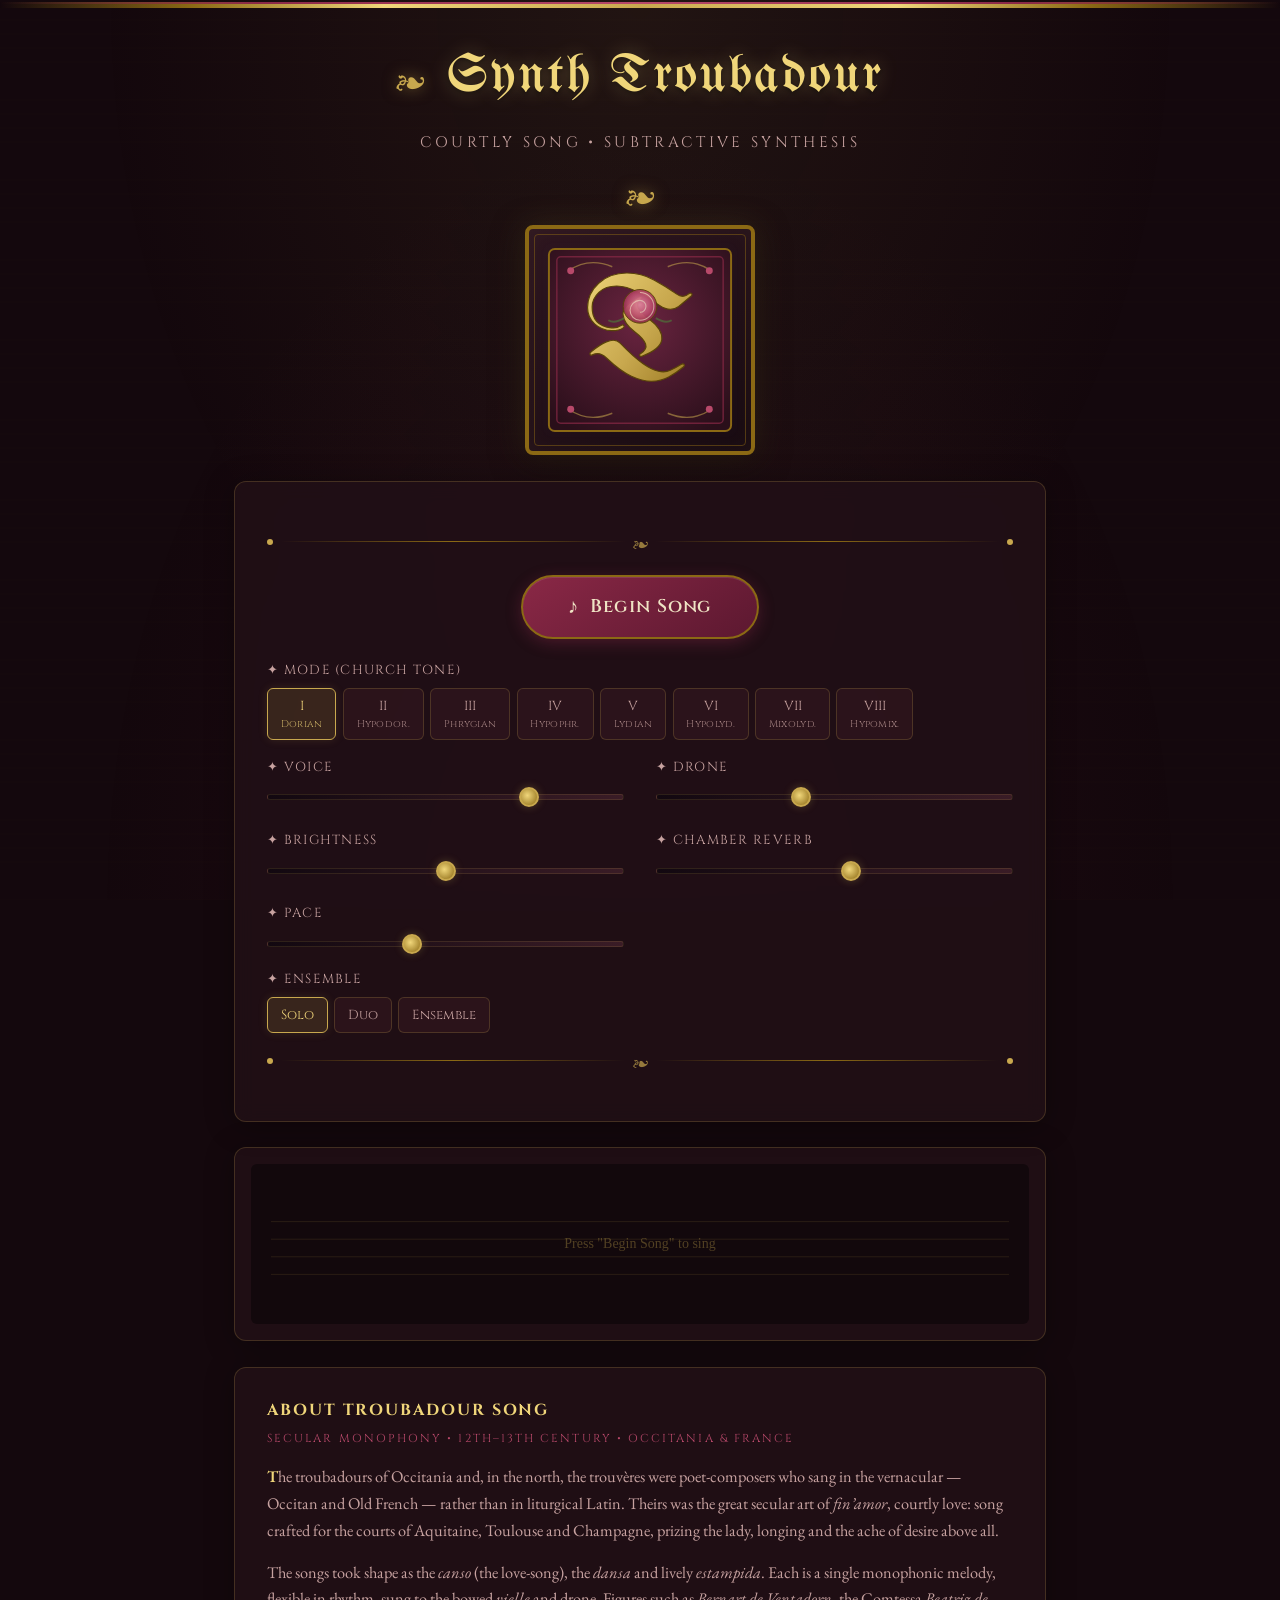
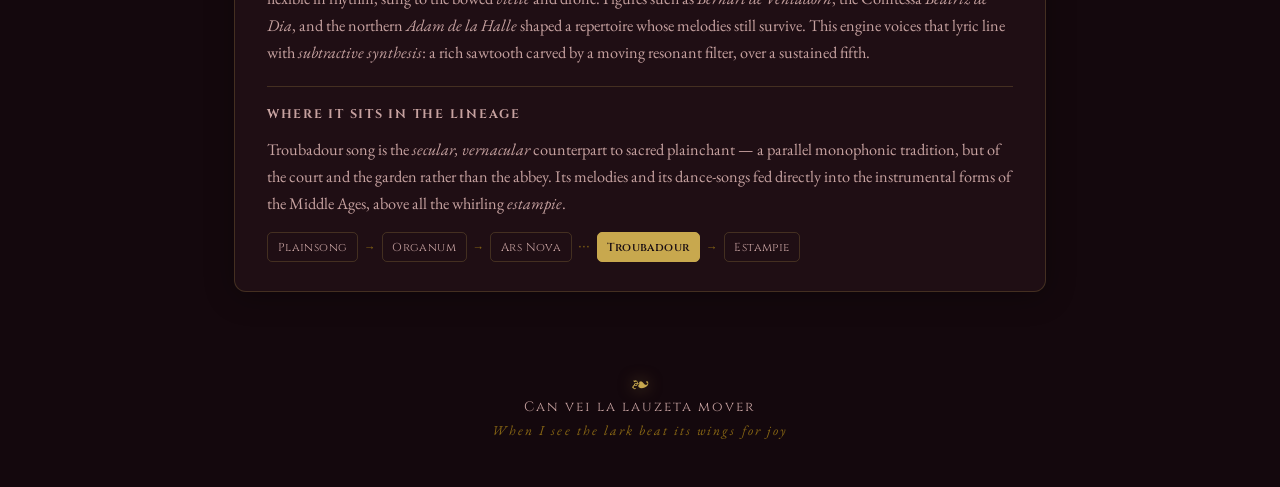
==== desktop.html @ 16e833c4 "Add Synth_Troubadour: high-quality Web Audio synthesizer Recreates an early-Western-music style in t" ====
<!DOCTYPE html>
<html lang="en">
<head>
    <meta charset="UTF-8">
    <meta name="viewport" content="width=device-width, initial-scale=1.0">
    <title>Synth Troubadour — Courtly Song Synthesizer</title>
    <link rel="preconnect" href="https://fonts.googleapis.com">
    <link rel="preconnect" href="https://fonts.gstatic.com" crossorigin>
    <link href="https://fonts.googleapis.com/css2?family=UnifrakturMaguntia&family=Cinzel:wght@400;600;700&family=EB+Garamond:ital,wght@0,400;0,600;1,400&display=swap" rel="stylesheet">
    <link rel="stylesheet" href="style.css">
</head>
<body>
    <div class="icon-border-top"></div>
    <div class="incense-container" id="incenseContainer"></div>

    <header>
        <div class="cross-ornament">&#x2767;</div>
        <h1>Synth Troubadour</h1>
        <p class="subtitle">Courtly Song &#8226; Subtractive Synthesis</p>
        <div class="cross-ornament">&#x2767;</div>
    </header>

    <main>
        <!-- Illuminated initial -->
        <div class="icon-frame" id="mainIcon">
            <svg viewBox="0 0 200 200" xmlns="http://www.w3.org/2000/svg" role="img" aria-label="Illuminated initial T">
                <defs>
                    <linearGradient id="gold" x1="0" y1="0" x2="1" y2="1">
                        <stop offset="0" stop-color="#f0d67a"/><stop offset="0.5" stop-color="#c8a84e"/><stop offset="1" stop-color="#8b6914"/>
                    </linearGradient>
                    <radialGradient id="halo" cx="0.5" cy="0.4" r="0.7">
                        <stop offset="0" stop-color="#6a2440"/><stop offset="1" stop-color="#2a0f1a"/>
                    </radialGradient>
                    <radialGradient id="rose" cx="0.5" cy="0.45" r="0.6">
                        <stop offset="0" stop-color="#e58aa0"/><stop offset="0.6" stop-color="#b8496a"/><stop offset="1" stop-color="#7a1f3a"/>
                    </radialGradient>
                </defs>
                <rect x="8" y="8" width="184" height="184" rx="6" fill="url(#halo)" stroke="#8b6914" stroke-width="2"/>
                <rect x="16" y="16" width="168" height="168" rx="4" fill="none" stroke="#8a2846" stroke-width="1.5" opacity="0.7"/>
                <!-- rose-vine flourishes -->
                <path d="M28 30 q20 -14 44 -4 M172 30 q-20 -14 -44 -4 M28 170 q20 14 44 4 M172 170 q-20 14 -44 4" fill="none" stroke="#c8a84e" stroke-width="1.4" opacity="0.55"/>
                <circle cx="30" cy="30" r="3.5" fill="#b8496a"/><circle cx="170" cy="30" r="3.5" fill="#b8496a"/>
                <circle cx="30" cy="170" r="3.5" fill="#b8496a"/><circle cx="170" cy="170" r="3.5" fill="#b8496a"/>
                <!-- initial T -->
                <text x="100" y="140" text-anchor="middle" font-family="UnifrakturMaguntia, serif" font-size="150" fill="url(#gold)" stroke="#5a4408" stroke-width="1.2">T</text>
                <!-- courtly rose bloom above the T -->
                <g opacity="0.92">
                    <circle cx="100" cy="66" r="17" fill="url(#rose)" stroke="#5a4408" stroke-width="1"/>
                    <path d="M100 52 a14 14 0 0 1 0 28 a10 10 0 0 1 0 -20 a6 6 0 0 1 0 12" fill="none" stroke="#efd9c4" stroke-width="1.1" opacity="0.7"/>
                    <path d="M84 78 q-10 6 -16 2 M116 78 q10 6 16 2" fill="none" stroke="#4e7a3a" stroke-width="2" opacity="0.7"/>
                </g>
            </svg>
        </div>

        <div class="controls-panel">
            <div class="ornament-line"><span class="ornament-dot"></span><span class="ornament-rule"></span><span class="ornament-cross">&#x2767;</span><span class="ornament-rule"></span><span class="ornament-dot"></span></div>

            <div class="transport">
                <button class="btn-chant" id="btnChant" onclick="toggleChant()">
                    <span class="btn-icon">&#x266A;</span>
                    <span class="btn-text">Begin Song</span>
                </button>
            </div>

            <!-- Church modes -->
            <div class="control-group">
                <label class="control-label">&#x2726; Mode (Church Tone)</label>
                <div class="mode-selector">
                    <button class="mode-btn active" data-mode="1" onclick="setMode(1)">I<small>Dorian</small></button>
                    <button class="mode-btn" data-mode="2" onclick="setMode(2)">II<small>Hypodor.</small></button>
                    <button class="mode-btn" data-mode="3" onclick="setMode(3)">III<small>Phrygian</small></button>
                    <button class="mode-btn" data-mode="4" onclick="setMode(4)">IV<small>Hypophr.</small></button>
                    <button class="mode-btn" data-mode="5" onclick="setMode(5)">V<small>Lydian</small></button>
                    <button class="mode-btn" data-mode="6" onclick="setMode(6)">VI<small>Hypolyd.</small></button>
                    <button class="mode-btn" data-mode="7" onclick="setMode(7)">VII<small>Mixolyd.</small></button>
                    <button class="mode-btn" data-mode="8" onclick="setMode(8)">VIII<small>Hypomix.</small></button>
                </div>
            </div>

            <div class="sliders-grid">
                <div class="control-group"><label class="control-label">&#x2726; Voice</label><input type="range" class="slider" id="voiceVol" min="0" max="100" value="75" oninput="updateVoice()"></div>
                <div class="control-group"><label class="control-label">&#x2726; Drone</label><input type="range" class="slider" id="droneVol" min="0" max="100" value="40" oninput="updateDrone()"></div>
                <div class="control-group"><label class="control-label">&#x2726; Brightness</label><input type="range" class="slider" id="brightness" min="0" max="100" value="50" oninput="updateBrightness()"></div>
                <div class="control-group"><label class="control-label">&#x2726; Chamber Reverb</label><input type="range" class="slider" id="reverbMix" min="0" max="100" value="55" oninput="updateReverb()"></div>
                <div class="control-group"><label class="control-label">&#x2726; Pace</label><input type="range" class="slider" id="tempoSlider" min="46" max="96" value="66" oninput="updateTempo()"></div>
            </div>

            <div class="control-group">
                <label class="control-label">&#x2726; Ensemble</label>
                <div class="mode-selector">
                    <button class="choir-btn active" data-voices="1" onclick="setVoices(1)">Solo</button>
                    <button class="choir-btn" data-voices="2" onclick="setVoices(2)">Duo</button>
                    <button class="choir-btn" data-voices="3" onclick="setVoices(3)">Ensemble</button>
                </div>
            </div>

            <div class="ornament-line"><span class="ornament-dot"></span><span class="ornament-rule"></span><span class="ornament-cross">&#x2767;</span><span class="ornament-rule"></span><span class="ornament-dot"></span></div>
        </div>

        <div class="visualization-frame">
            <canvas id="vizCanvas" width="800" height="200"></canvas>
        </div>

        <!-- About this style -->
        <div class="about-panel">
            <h2>About Troubadour Song</h2>
            <div class="era">Secular monophony &#8226; 12th&ndash;13th century &#8226; Occitania &amp; France</div>
            <p><span class="drop">T</span>he troubadours of Occitania and, in the north, the trouvères were poet-composers who sang in the vernacular &mdash; Occitan and Old French &mdash; rather than in liturgical Latin. Theirs was the great secular art of <em>fin&#8217;amor</em>, courtly love: song crafted for the courts of Aquitaine, Toulouse and Champagne, prizing the lady, longing and the ache of desire above all.</p>
            <p>The songs took shape as the <em>canso</em> (the love-song), the <em>dansa</em> and lively <em>estampida</em>. Each is a single monophonic melody, flexible in rhythm, sung to the bowed <em>vielle</em> and drone. Figures such as <em>Bernart de Ventadorn</em>, the Comtessa <em>Beatriz de Dia</em>, and the northern <em>Adam de la Halle</em> shaped a repertoire whose melodies still survive. This engine voices that lyric line with <em>subtractive synthesis</em>: a rich sawtooth carved by a moving resonant filter, over a sustained fifth.</p>
            <div class="lineage">
                <h3>Where it sits in the lineage</h3>
                <p>Troubadour song is the <em>secular, vernacular</em> counterpart to sacred plainchant &mdash; a parallel monophonic tradition, but of the court and the garden rather than the abbey. Its melodies and its dance-songs fed directly into the instrumental forms of the Middle Ages, above all the whirling <em>estampie</em>.</p>
                <div class="lineage-chain">
                    <a href="https://brendanjameslynskey.github.io/Synth_Gregorian/">Plainsong</a>
                    <span class="arrow">&rarr;</span>
                    <a href="https://brendanjameslynskey.github.io/Synth_Organum/">Organum</a>
                    <span class="arrow">&rarr;</span>
                    <a href="https://brendanjameslynskey.github.io/Synth_ArsNova/">Ars Nova</a>
                    <span class="arrow">&#8231;&#8231;&#8231;</span>
                    <span class="node current">Troubadour</span>
                    <span class="arrow">&rarr;</span>
                    <a href="https://brendanjameslynskey.github.io/Synth_Estampie/">Estampie</a>
                </div>
            </div>
        </div>
    </main>

    <footer>
        <div class="cross-ornament small">&#x2767;</div>
        <p>Can vei la lauzeta mover</p>
        <p class="latin">When I see the lark beat its wings for joy</p>
    </footer>

    <script src="troubadour-engine.js"></script>
    <script src="app.js"></script>
</body>
</html>
---- style.css ----
/* === Synth Troubadour — Styles (courtly love: rose, wine-red, gold) === */

:root {
    --gold: #c8a84e;
    --gold-bright: #f0d67a;
    --gold-dark: #8b6914;
    --accent: #8a2846;          /* wine-rose */
    --accent-light: #b8496a;
    --ink: #1a0e13;
    --ink-deep: #120810;
    --panel-line: rgba(200, 168, 78, 0.22);
    --parchment: #efe3c4;
    --text-main: #ecd8c8;
    --text-dim: #c7a2a0;
    --bg-dark: #14080d;
    --bg-panel: rgba(34, 16, 23, 0.85);
}

* { margin: 0; padding: 0; box-sizing: border-box; }

body {
    font-family: 'EB Garamond', 'Cormorant Garamond', Georgia, serif;
    background: var(--bg-dark);
    color: var(--text-main);
    min-height: 100vh;
    overflow-x: hidden;
    position: relative;
}

body::before {
    content: '';
    position: fixed;
    inset: 0;
    background:
        radial-gradient(ellipse at 50% 0%, rgba(200, 168, 78, 0.08) 0%, transparent 60%),
        radial-gradient(ellipse at 50% 100%, rgba(138, 40, 70, 0.10) 0%, transparent 60%);
    pointer-events: none;
    z-index: 0;
}

/* Faint ruled-manuscript / four-line stave texture */
body::after {
    content: '';
    position: fixed;
    inset: 0;
    background-image:
        url("data:image/svg+xml,%3Csvg xmlns='http://www.w3.org/2000/svg' width='80' height='80' viewBox='0 0 80 80'%3E%3Cpath d='M0 20h80M0 34h80M0 48h80M0 62h80' stroke='%23c8a84e' stroke-width='0.3' opacity='0.05'/%3E%3C/svg%3E");
    pointer-events: none;
    z-index: 0;
}

.icon-border-top {
    height: 6px;
    background: linear-gradient(90deg, transparent 0%, var(--gold-dark) 15%, var(--gold-bright) 30%, var(--gold) 50%, var(--gold-bright) 70%, var(--gold-dark) 85%, transparent 100%);
    position: relative;
    z-index: 10;
}
.icon-border-top::after {
    content: '';
    display: block;
    height: 2px;
    margin-top: 2px;
    background: linear-gradient(90deg, transparent 0%, var(--accent) 20%, var(--accent-light) 50%, var(--accent) 80%, transparent 100%);
}

/* Floating rose petals */
.incense-container { position: fixed; inset: 0; pointer-events: none; z-index: 1; overflow: hidden; }
.smoke-particle {
    position: absolute;
    width: 4px; height: 4px;
    background: radial-gradient(circle, rgba(200, 90, 110, 0.4), transparent);
    border-radius: 50%;
    animation: smokeRise linear forwards;
}
@keyframes smokeRise {
    0% { opacity: 0; transform: translateY(0) translateX(0) scale(1); }
    20% { opacity: 0.45; }
    100% { opacity: 0; transform: translateY(-420px) translateX(var(--drift)) scale(7); }
}

header {
    text-align: center;
    padding: 2.5rem 1rem 1.2rem;
    position: relative;
    z-index: 5;
    display: flex;
    align-items: center;
    justify-content: center;
    gap: 1.4rem;
    flex-wrap: wrap;
}
.cross-ornament { font-size: 1.9rem; color: var(--gold); text-shadow: 0 0 15px rgba(200, 168, 78, 0.5); line-height: 1; }
.cross-ornament.small { font-size: 1.1rem; }

h1 {
    font-family: 'UnifrakturMaguntia', 'Cinzel', serif;
    font-size: clamp(2rem, 5vw, 3.4rem);
    font-weight: 400;
    color: var(--gold-bright);
    text-shadow: 0 0 20px rgba(240, 214, 122, 0.3), 0 2px 4px rgba(0, 0, 0, 0.5);
    letter-spacing: 0.04em;
}
.subtitle {
    font-family: 'Cinzel', serif;
    font-size: 0.95rem;
    color: var(--text-dim);
    letter-spacing: 0.22em;
    text-transform: uppercase;
    margin-top: 0.3rem;
    flex-basis: 100%;
}

main { max-width: 860px; margin: 0 auto; padding: 0 1.5rem 3rem; position: relative; z-index: 5; }

/* Illuminated-initial frame (inline SVG lives inside) */
.icon-frame {
    width: 230px;
    margin: 0 auto 1.6rem;
    padding: 12px;
    background: linear-gradient(145deg, #2e1620, #180b12);
    border: 4px solid var(--gold-dark);
    border-radius: 8px;
    box-shadow: 0 0 30px rgba(200, 168, 78, 0.15), inset 0 0 20px rgba(200, 168, 78, 0.05), 0 8px 32px rgba(0, 0, 0, 0.5);
    position: relative;
    cursor: pointer;
    transition: box-shadow 0.5s ease, transform 0.3s ease;
    overflow: hidden;
}
.icon-frame:hover { box-shadow: 0 0 50px rgba(200, 168, 78, 0.25), inset 0 0 30px rgba(200, 168, 78, 0.08), 0 8px 32px rgba(0, 0, 0, 0.5); transform: scale(1.02); }
.icon-frame.active { box-shadow: 0 0 60px rgba(240, 214, 122, 0.35), inset 0 0 30px rgba(200, 168, 78, 0.1), 0 8px 32px rgba(0, 0, 0, 0.5); border-color: var(--gold-bright); }
.icon-frame::before { content: ''; position: absolute; inset: 5px; border: 1px solid var(--gold-dark); border-radius: 4px; opacity: 0.5; pointer-events: none; z-index: 2; }
.icon-frame svg { width: 100%; height: auto; display: block; position: relative; z-index: 1; }

.controls-panel {
    background: var(--bg-panel);
    border: 1px solid var(--panel-line);
    border-radius: 12px;
    padding: 2rem;
    margin-bottom: 1.6rem;
    backdrop-filter: blur(10px);
    box-shadow: 0 4px 30px rgba(0, 0, 0, 0.3);
}

.ornament-line { display: flex; align-items: center; gap: 0.5rem; margin: 1.1rem 0; }
.ornament-dot { width: 6px; height: 6px; background: var(--gold); border-radius: 50%; flex-shrink: 0; }
.ornament-rule { flex: 1; height: 1px; background: linear-gradient(90deg, transparent, var(--gold-dark), transparent); }
.ornament-cross { color: var(--gold); font-size: 1rem; flex-shrink: 0; opacity: 0.7; }

.transport { display: flex; justify-content: center; margin: 1.4rem 0; }
.btn-chant {
    font-family: 'Cinzel', serif;
    font-size: 1.15rem;
    font-weight: 600;
    color: var(--parchment);
    background: linear-gradient(145deg, var(--accent), #5c1830);
    border: 2px solid var(--gold-dark);
    border-radius: 50px;
    padding: 1rem 2.8rem;
    cursor: pointer;
    transition: all 0.3s ease;
    display: flex;
    align-items: center;
    gap: 0.7rem;
    box-shadow: 0 4px 15px rgba(138, 40, 70, 0.4), inset 0 1px 0 rgba(255, 255, 255, 0.1);
    letter-spacing: 0.05em;
}
.btn-chant:hover { background: linear-gradient(145deg, var(--accent-light), var(--accent)); border-color: var(--gold); box-shadow: 0 4px 20px rgba(138, 40, 70, 0.6), 0 0 20px rgba(200, 168, 78, 0.2); transform: translateY(-1px); }
.btn-chant:active { transform: translateY(1px); }
.btn-chant.playing { background: linear-gradient(145deg, #6a1f3c, #45152a); border-color: var(--gold-bright); animation: glowPulse 3s ease-in-out infinite; }
@keyframes glowPulse {
    0%, 100% { box-shadow: 0 4px 20px rgba(138, 40, 70, 0.4), 0 0 20px rgba(240, 214, 122, 0.12); }
    50% { box-shadow: 0 4px 25px rgba(138, 40, 70, 0.6), 0 0 35px rgba(240, 214, 122, 0.28); }
}
.btn-icon { font-size: 1.3rem; }

.control-label { display: block; font-family: 'Cinzel', serif; font-size: 0.82rem; color: var(--text-dim); letter-spacing: 0.1em; margin-bottom: 0.55rem; text-transform: uppercase; }
.control-group { margin-bottom: 1.1rem; }

.mode-selector { display: flex; gap: 0.4rem; flex-wrap: wrap; }
.mode-btn, .choir-btn {
    font-family: 'Cinzel', serif;
    font-size: 0.82rem;
    color: var(--text-dim);
    background: rgba(52, 24, 33, 0.6);
    border: 1px solid var(--panel-line);
    border-radius: 6px;
    padding: 0.5rem 0.8rem;
    cursor: pointer;
    transition: all 0.2s ease;
    min-width: 46px;
    text-align: center;
}
.mode-btn:hover, .choir-btn:hover { background: rgba(200, 168, 78, 0.1); border-color: var(--gold-dark); }
.mode-btn.active, .choir-btn.active { color: var(--gold-bright); background: rgba(200, 168, 78, 0.15); border-color: var(--gold); box-shadow: 0 0 10px rgba(200, 168, 78, 0.15); }
.mode-btn small { display: block; font-size: 0.62rem; letter-spacing: 0.03em; opacity: 0.75; margin-top: 2px; }

.sliders-grid { display: grid; grid-template-columns: 1fr 1fr; gap: 0.5rem 2rem; }
@media (max-width: 600px) { .sliders-grid { grid-template-columns: 1fr; } }

.slider {
    -webkit-appearance: none; appearance: none;
    width: 100%; height: 6px;
    background: linear-gradient(90deg, var(--ink-deep), #3a1c26);
    border-radius: 3px; outline: none;
    border: 1px solid rgba(200, 168, 78, 0.15);
}
.slider::-webkit-slider-thumb { -webkit-appearance: none; appearance: none; width: 20px; height: 20px; background: radial-gradient(circle at 40% 40%, var(--gold-bright), var(--gold-dark)); border-radius: 50%; cursor: pointer; border: 2px solid var(--gold); box-shadow: 0 0 8px rgba(200, 168, 78, 0.3); }
.slider::-webkit-slider-thumb:hover { box-shadow: 0 0 15px rgba(200, 168, 78, 0.5); }
.slider::-moz-range-thumb { width: 20px; height: 20px; background: radial-gradient(circle at 40% 40%, var(--gold-bright), var(--gold-dark)); border-radius: 50%; cursor: pointer; border: 2px solid var(--gold); box-shadow: 0 0 8px rgba(200, 168, 78, 0.3); }

.visualization-frame { background: var(--bg-panel); border: 1px solid var(--panel-line); border-radius: 12px; padding: 1rem; overflow: hidden; box-shadow: 0 4px 30px rgba(0, 0, 0, 0.3); margin-bottom: 1.6rem; }
#vizCanvas { width: 100%; height: 160px; display: block; border-radius: 6px; }

/* About-this-style panel */
.about-panel {
    background: var(--bg-panel);
    border: 1px solid var(--panel-line);
    border-radius: 12px;
    padding: 1.8rem 2rem;
    box-shadow: 0 4px 30px rgba(0, 0, 0, 0.3);
    line-height: 1.65;
}
.about-panel h2 { font-family: 'Cinzel', serif; font-size: 1rem; letter-spacing: 0.12em; text-transform: uppercase; color: var(--gold-bright); margin-bottom: 0.4rem; }
.about-panel .era { font-family: 'Cinzel', serif; font-size: 0.72rem; letter-spacing: 0.18em; text-transform: uppercase; color: var(--accent-light); margin-bottom: 1rem; }
.about-panel p { color: var(--text-dim); font-size: 1.02rem; margin-bottom: 0.9rem; }
.about-panel p:last-child { margin-bottom: 0; }
.about-panel .drop { color: var(--gold-bright); font-weight: 600; }
.lineage { margin-top: 1.2rem; padding-top: 1.1rem; border-top: 1px solid var(--panel-line); }
.lineage h3 { font-family: 'Cinzel', serif; font-size: 0.78rem; letter-spacing: 0.14em; text-transform: uppercase; color: var(--text-dim); margin-bottom: 0.7rem; }
.lineage-chain { display: flex; flex-wrap: wrap; gap: 0.35rem; align-items: center; font-family: 'Cinzel', serif; font-size: 0.72rem; letter-spacing: 0.04em; }
.lineage-chain a, .lineage-chain span.node { color: var(--text-dim); text-decoration: none; padding: 0.3rem 0.6rem; border: 1px solid var(--panel-line); border-radius: 5px; transition: all 0.2s ease; white-space: nowrap; }
.lineage-chain a:hover { color: var(--gold-bright); border-color: var(--gold); }
.lineage-chain span.node.current { color: var(--ink); background: var(--gold); border-color: var(--gold); font-weight: 600; }
.lineage-chain .arrow { color: var(--gold-dark); }

footer { text-align: center; padding: 2rem 1rem 3rem; position: relative; z-index: 5; }
footer p { font-family: 'Cinzel', serif; font-size: 0.85rem; color: var(--text-dim); letter-spacing: 0.15em; margin-top: 0.5rem; }
footer .latin { font-family: 'EB Garamond', serif; font-style: italic; font-size: 0.85rem; color: var(--gold-dark); margin-top: 0.3rem; }

::-webkit-scrollbar { width: 8px; }
::-webkit-scrollbar-track { background: var(--bg-dark); }
::-webkit-scrollbar-thumb { background: var(--gold-dark); border-radius: 4px; }
::-webkit-scrollbar-thumb:hover { background: var(--gold); }
::selection { background: rgba(200, 168, 78, 0.3); color: var(--parchment); }
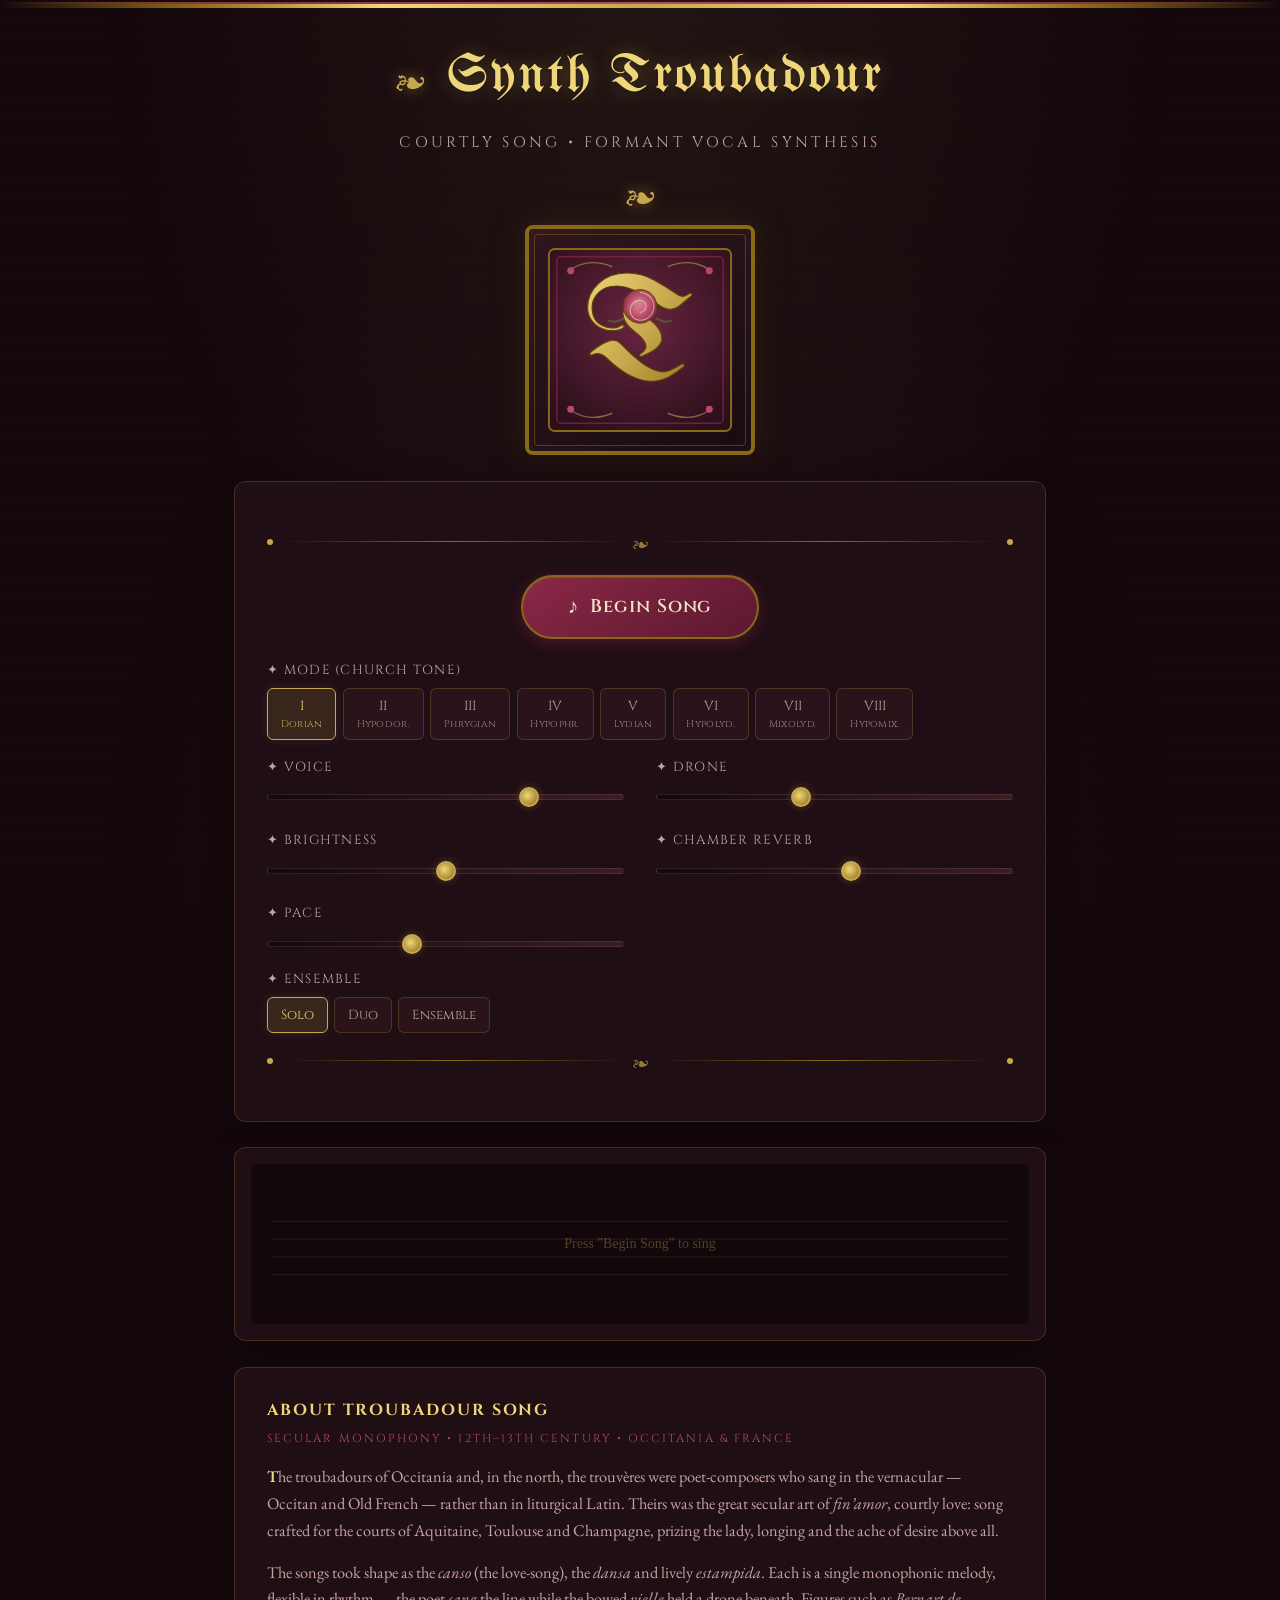
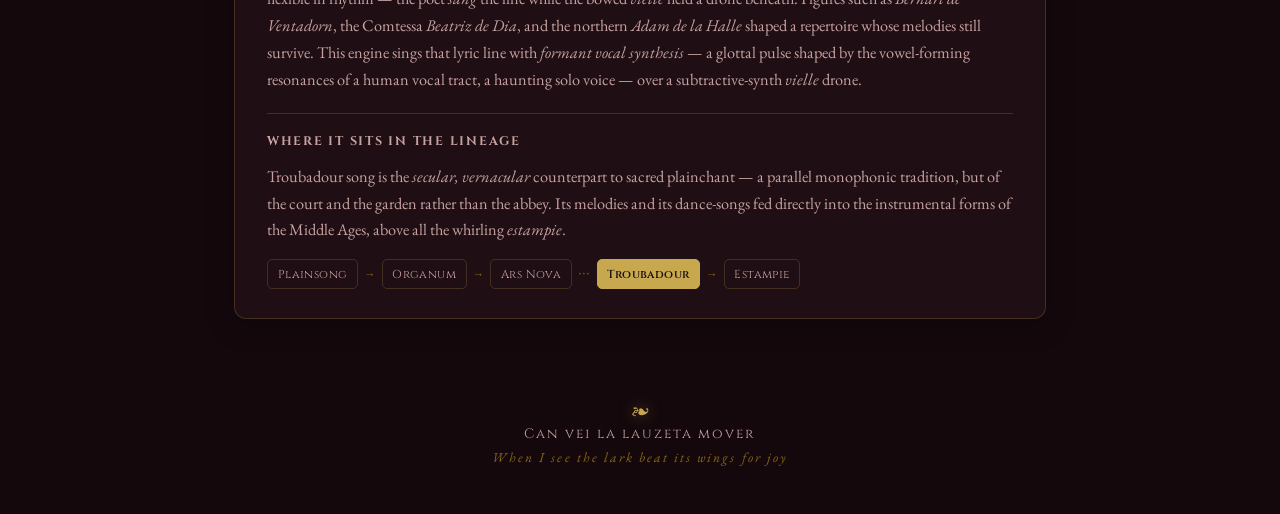
==== commit a902aba8: "Rework Troubadour lead to sung voice (formant synthesis) over subtractive drone The troubadour sang;" ====
--- a/desktop.html
+++ b/desktop.html
@@ -16,7 +16,7 @@
     <header>
         <div class="cross-ornament">&#x2767;</div>
         <h1>Synth Troubadour</h1>
-        <p class="subtitle">Courtly Song &#8226; Subtractive Synthesis</p>
+        <p class="subtitle">Courtly Song &#8226; Formant Vocal Synthesis</p>
         <div class="cross-ornament">&#x2767;</div>
     </header>
 
@@ -106,7 +106,7 @@
             <h2>About Troubadour Song</h2>
             <div class="era">Secular monophony &#8226; 12th&ndash;13th century &#8226; Occitania &amp; France</div>
             <p><span class="drop">T</span>he troubadours of Occitania and, in the north, the trouvères were poet-composers who sang in the vernacular &mdash; Occitan and Old French &mdash; rather than in liturgical Latin. Theirs was the great secular art of <em>fin&#8217;amor</em>, courtly love: song crafted for the courts of Aquitaine, Toulouse and Champagne, prizing the lady, longing and the ache of desire above all.</p>
-            <p>The songs took shape as the <em>canso</em> (the love-song), the <em>dansa</em> and lively <em>estampida</em>. Each is a single monophonic melody, flexible in rhythm, sung to the bowed <em>vielle</em> and drone. Figures such as <em>Bernart de Ventadorn</em>, the Comtessa <em>Beatriz de Dia</em>, and the northern <em>Adam de la Halle</em> shaped a repertoire whose melodies still survive. This engine voices that lyric line with <em>subtractive synthesis</em>: a rich sawtooth carved by a moving resonant filter, over a sustained fifth.</p>
+            <p>The songs took shape as the <em>canso</em> (the love-song), the <em>dansa</em> and lively <em>estampida</em>. Each is a single monophonic melody, flexible in rhythm &mdash; the poet <em>sang</em> the line while the bowed <em>vielle</em> held a drone beneath. Figures such as <em>Bernart de Ventadorn</em>, the Comtessa <em>Beatriz de Dia</em>, and the northern <em>Adam de la Halle</em> shaped a repertoire whose melodies still survive. This engine sings that lyric line with <em>formant vocal synthesis</em> &mdash; a glottal pulse shaped by the vowel-forming resonances of a human vocal tract, a haunting solo voice &mdash; over a subtractive-synth <em>vielle</em> drone.</p>
             <div class="lineage">
                 <h3>Where it sits in the lineage</h3>
                 <p>Troubadour song is the <em>secular, vernacular</em> counterpart to sacred plainchant &mdash; a parallel monophonic tradition, but of the court and the garden rather than the abbey. Its melodies and its dance-songs fed directly into the instrumental forms of the Middle Ages, above all the whirling <em>estampie</em>.</p>
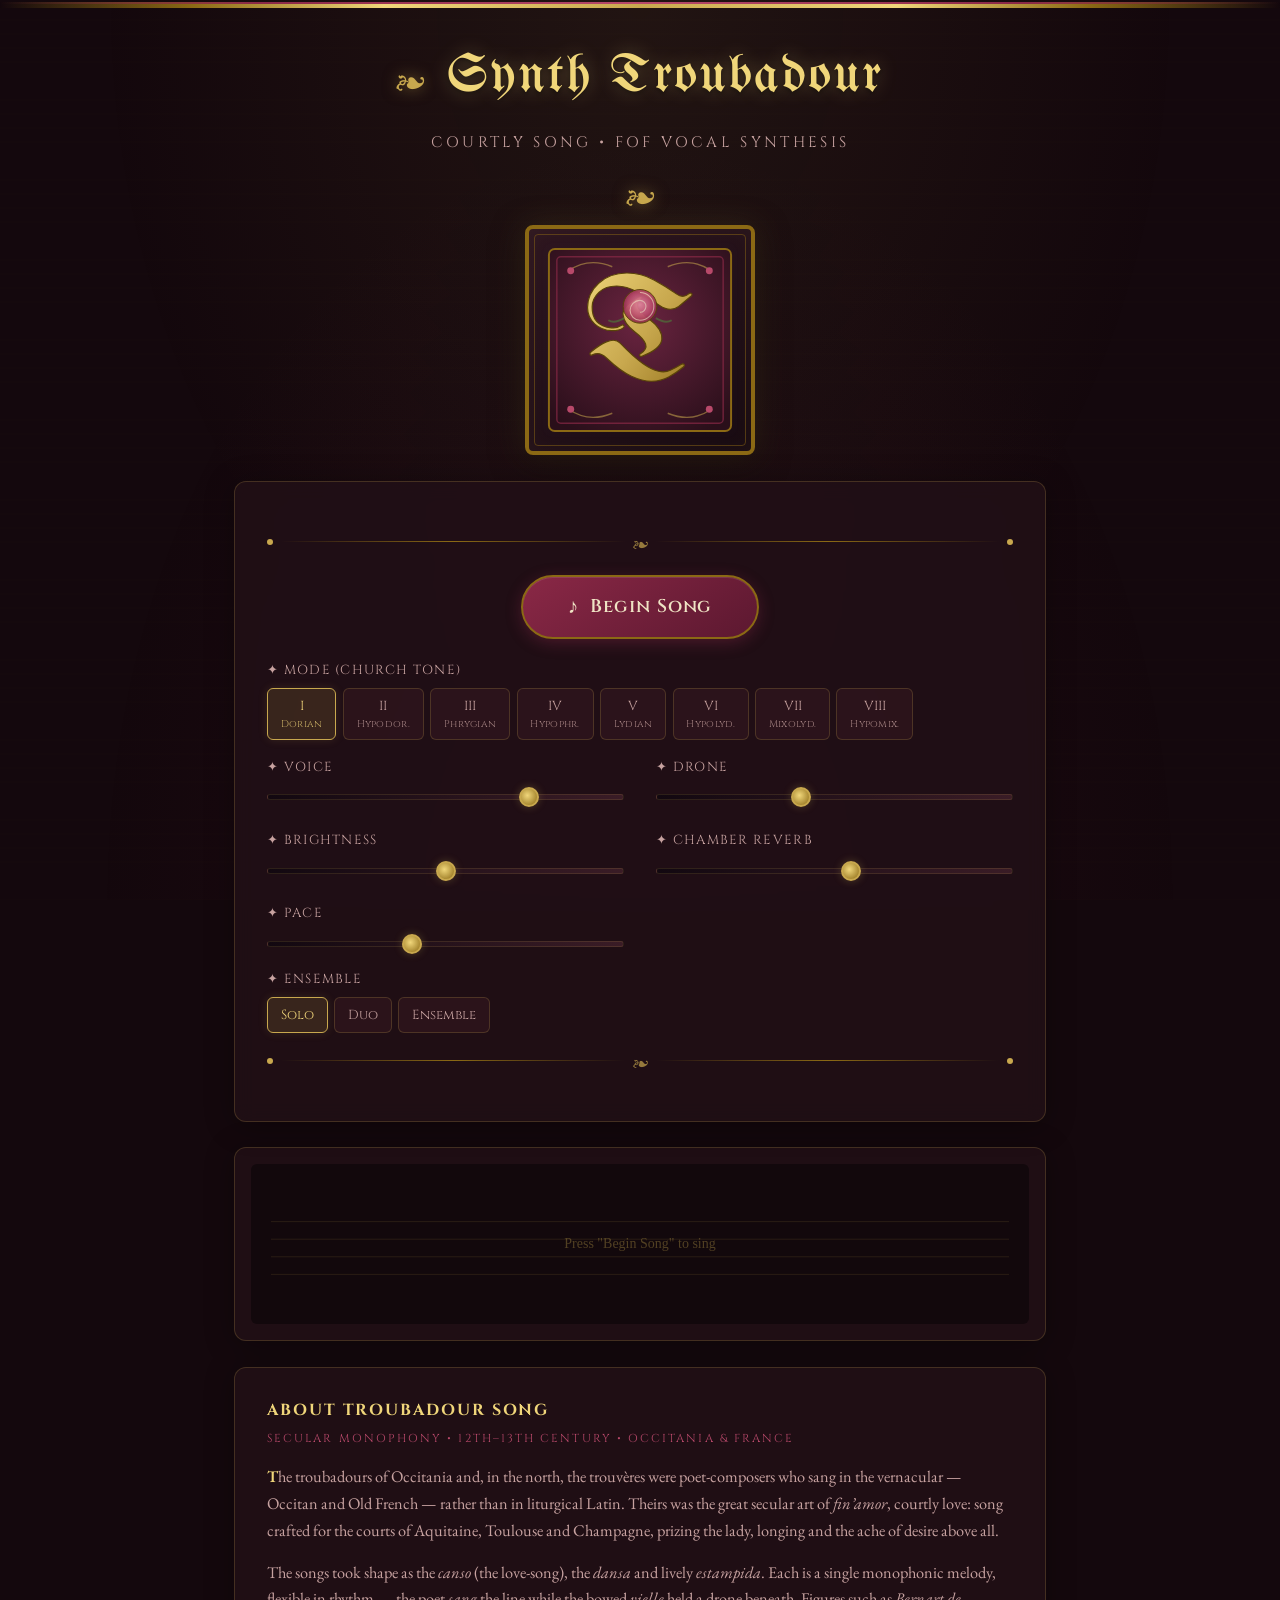
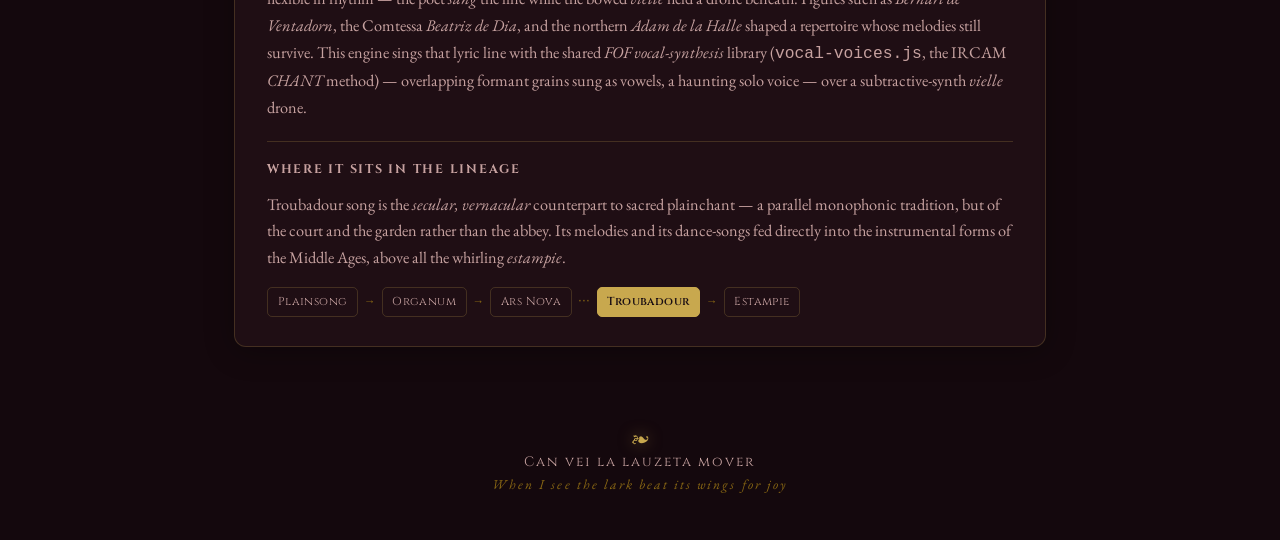
==== commit eea00683: "Sing via shared vocal-voices.js FOF library Replace the app's inline source-filter formant voice wit" ====
--- a/desktop.html
+++ b/desktop.html
@@ -16,7 +16,7 @@
     <header>
         <div class="cross-ornament">&#x2767;</div>
         <h1>Synth Troubadour</h1>
-        <p class="subtitle">Courtly Song &#8226; Formant Vocal Synthesis</p>
+        <p class="subtitle">Courtly Song &#8226; FOF Vocal Synthesis</p>
         <div class="cross-ornament">&#x2767;</div>
     </header>
 
@@ -106,7 +106,7 @@
             <h2>About Troubadour Song</h2>
             <div class="era">Secular monophony &#8226; 12th&ndash;13th century &#8226; Occitania &amp; France</div>
             <p><span class="drop">T</span>he troubadours of Occitania and, in the north, the trouvères were poet-composers who sang in the vernacular &mdash; Occitan and Old French &mdash; rather than in liturgical Latin. Theirs was the great secular art of <em>fin&#8217;amor</em>, courtly love: song crafted for the courts of Aquitaine, Toulouse and Champagne, prizing the lady, longing and the ache of desire above all.</p>
-            <p>The songs took shape as the <em>canso</em> (the love-song), the <em>dansa</em> and lively <em>estampida</em>. Each is a single monophonic melody, flexible in rhythm &mdash; the poet <em>sang</em> the line while the bowed <em>vielle</em> held a drone beneath. Figures such as <em>Bernart de Ventadorn</em>, the Comtessa <em>Beatriz de Dia</em>, and the northern <em>Adam de la Halle</em> shaped a repertoire whose melodies still survive. This engine sings that lyric line with <em>formant vocal synthesis</em> &mdash; a glottal pulse shaped by the vowel-forming resonances of a human vocal tract, a haunting solo voice &mdash; over a subtractive-synth <em>vielle</em> drone.</p>
+            <p>The songs took shape as the <em>canso</em> (the love-song), the <em>dansa</em> and lively <em>estampida</em>. Each is a single monophonic melody, flexible in rhythm &mdash; the poet <em>sang</em> the line while the bowed <em>vielle</em> held a drone beneath. Figures such as <em>Bernart de Ventadorn</em>, the Comtessa <em>Beatriz de Dia</em>, and the northern <em>Adam de la Halle</em> shaped a repertoire whose melodies still survive. This engine sings that lyric line with the shared <em>FOF vocal-synthesis</em> library (<code>vocal-voices.js</code>, the IRCAM <em>CHANT</em> method) &mdash; overlapping formant grains sung as vowels, a haunting solo voice &mdash; over a subtractive-synth <em>vielle</em> drone.</p>
             <div class="lineage">
                 <h3>Where it sits in the lineage</h3>
                 <p>Troubadour song is the <em>secular, vernacular</em> counterpart to sacred plainchant &mdash; a parallel monophonic tradition, but of the court and the garden rather than the abbey. Its melodies and its dance-songs fed directly into the instrumental forms of the Middle Ages, above all the whirling <em>estampie</em>.</p>
@@ -131,6 +131,7 @@
         <p class="latin">When I see the lark beat its wings for joy</p>
     </footer>
 
+    <script src="vocal-voices.js"></script>
     <script src="troubadour-engine.js"></script>
     <script src="app.js"></script>
 </body>
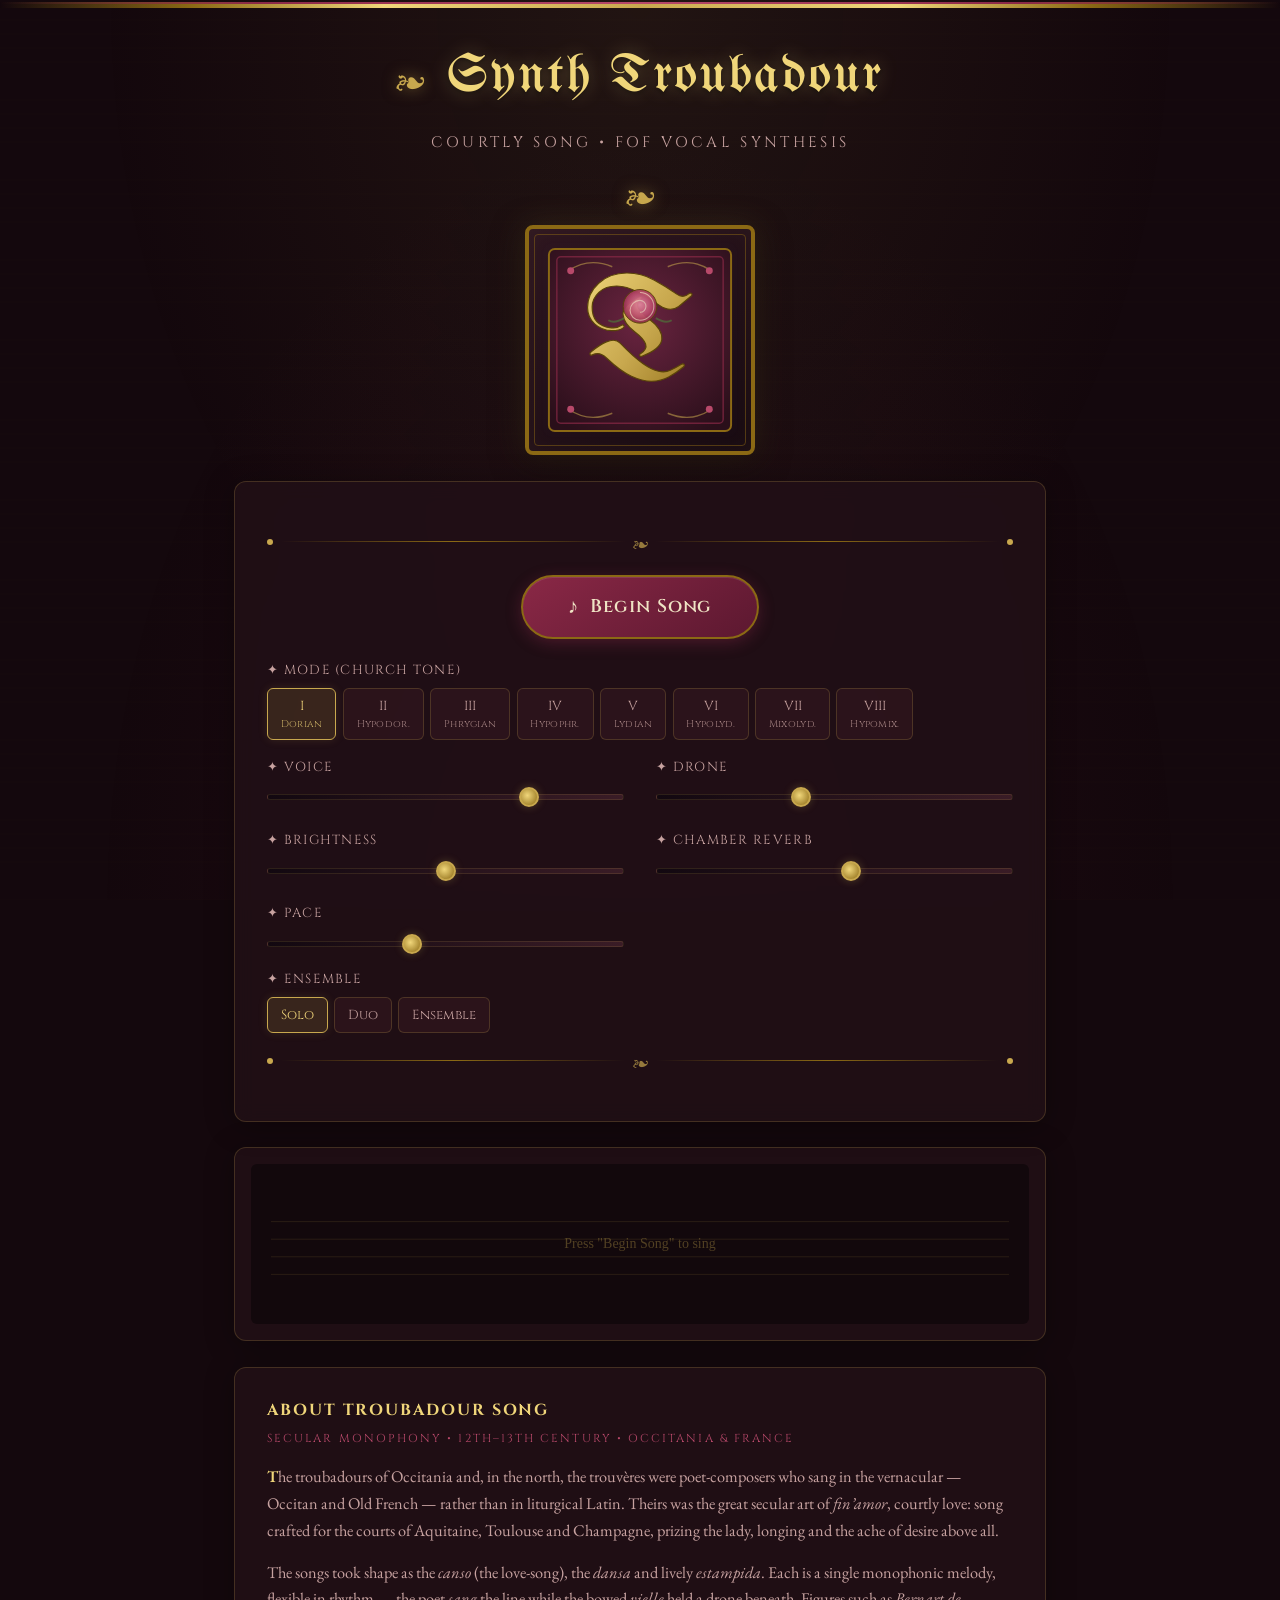
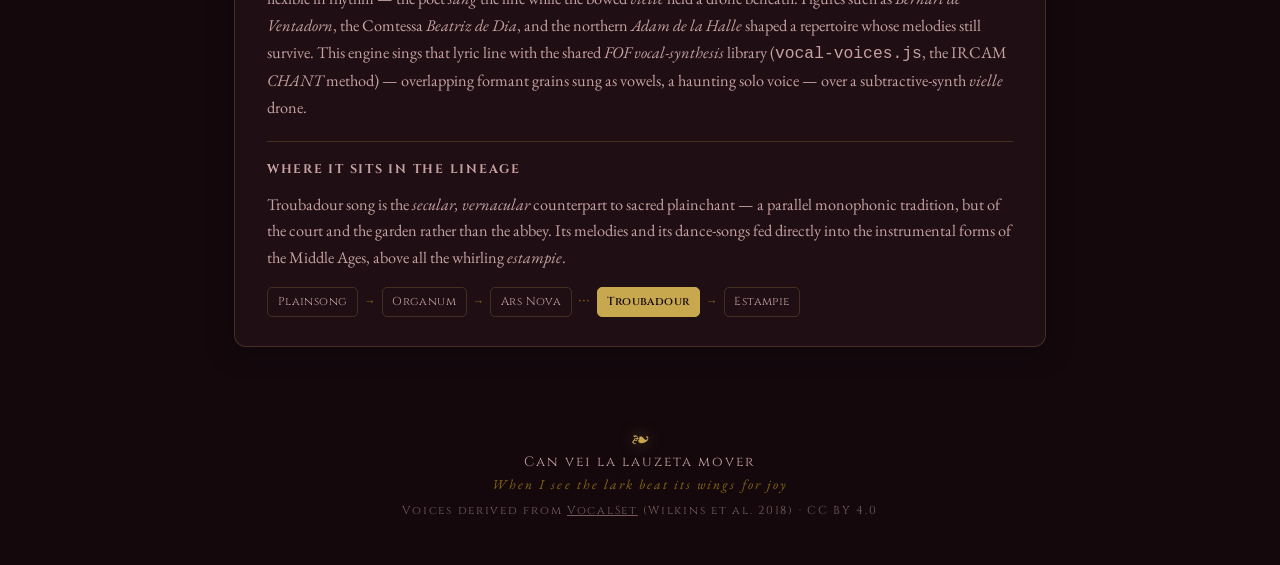
==== commit c972f9b3: "Replace synthesized voices with real sampled voices (VocalSet) The FOF/formant synthesis never sound" ====
--- a/desktop.html
+++ b/desktop.html
@@ -129,6 +129,7 @@
         <div class="cross-ornament small">&#x2767;</div>
         <p>Can vei la lauzeta mover</p>
         <p class="latin">When I see the lark beat its wings for joy</p>
+            <p style="font-size:0.72rem;opacity:0.55;margin-top:0.6rem;">Voices derived from <a href="https://zenodo.org/records/1193957" style="color:inherit;">VocalSet</a> (Wilkins et al. 2018) &middot; CC BY 4.0</p>
     </footer>
 
     <script src="vocal-voices.js"></script>
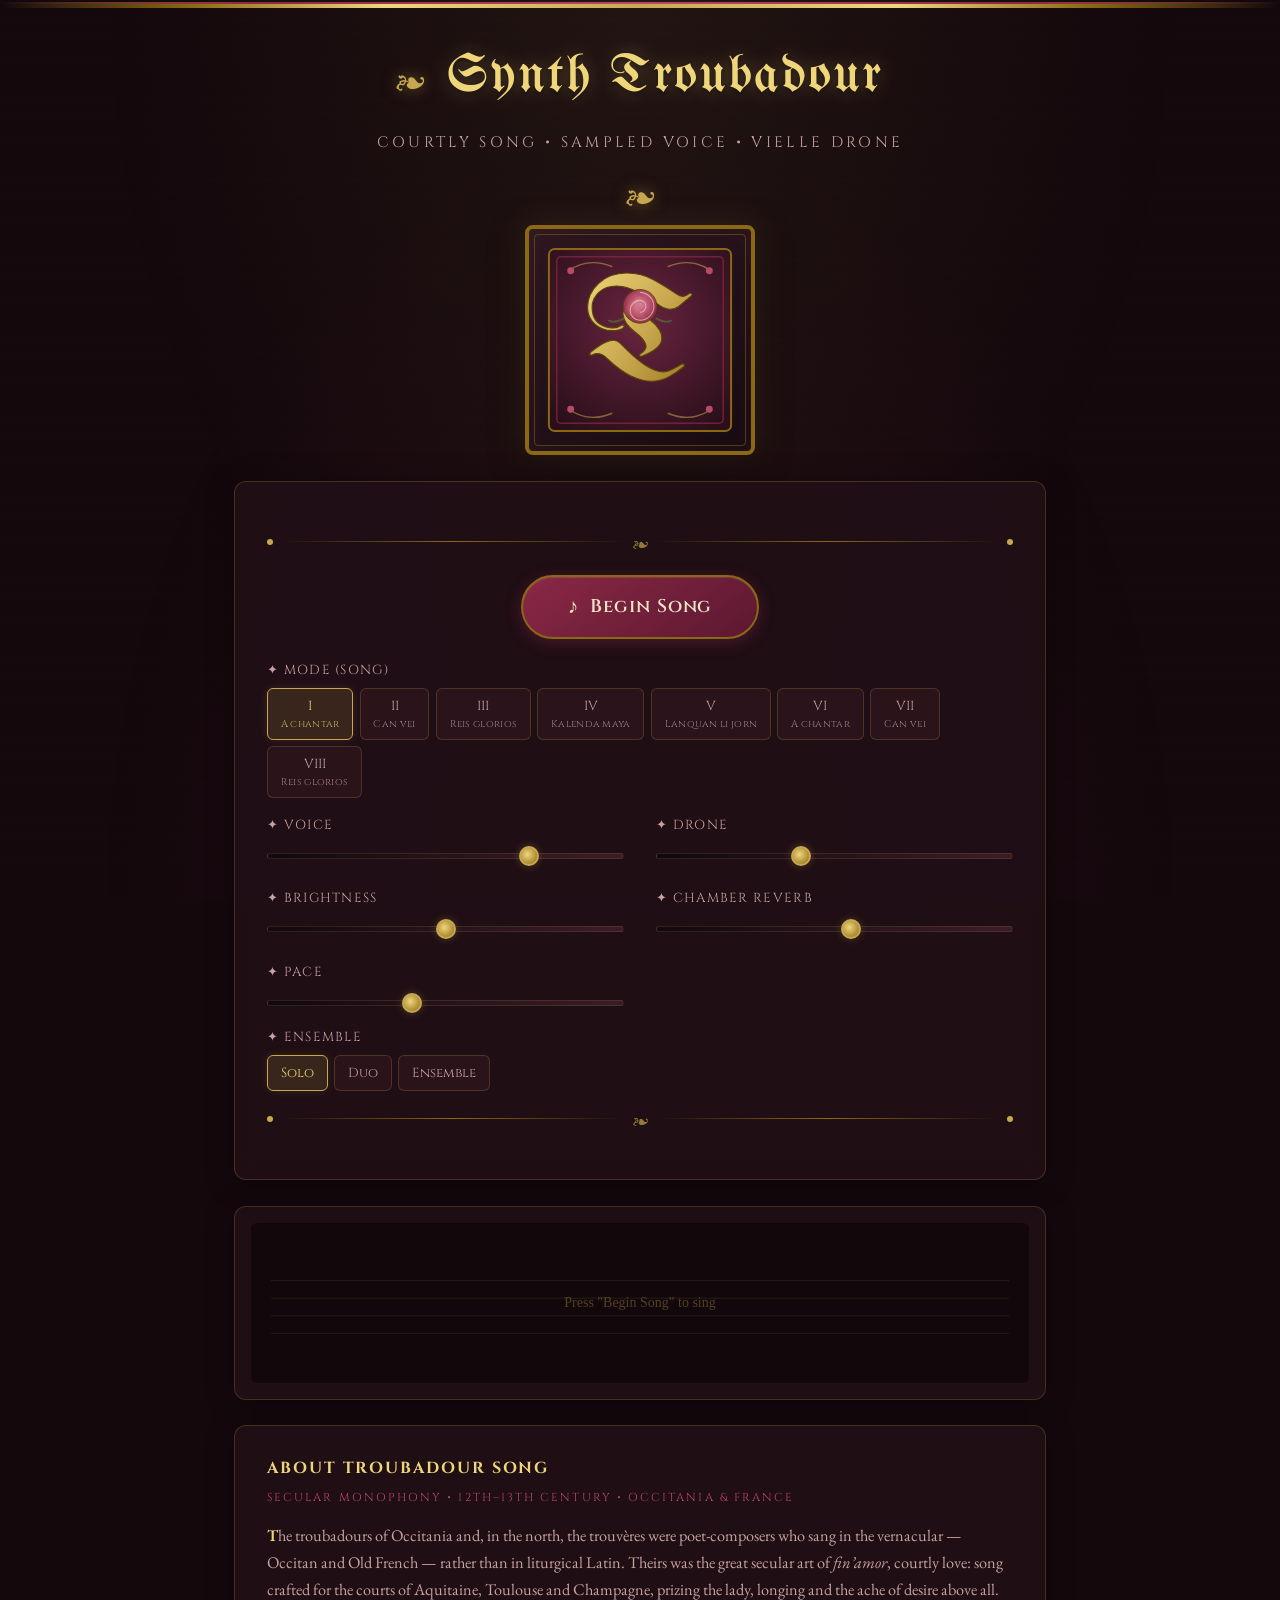
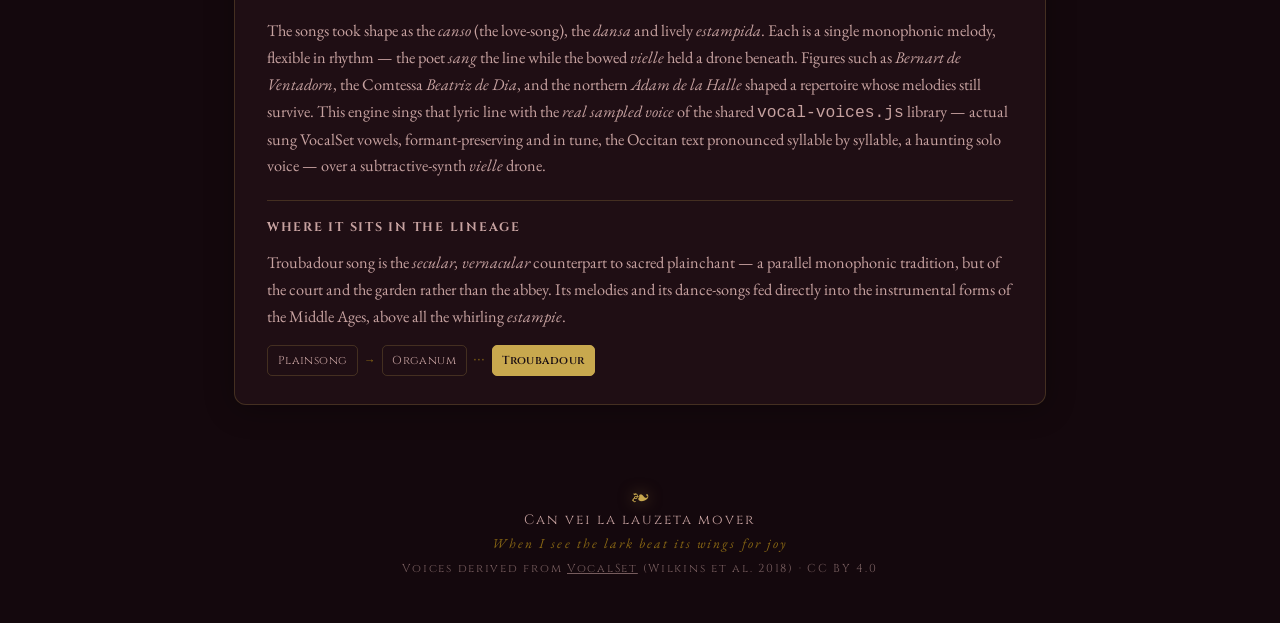
==== commit b0546f4d: "Refresh text: five real songs / sampled voice (remove stale synthesis copy) Update index.html, deskt" ====
--- a/desktop.html
+++ b/desktop.html
@@ -16,7 +16,7 @@
     <header>
         <div class="cross-ornament">&#x2767;</div>
         <h1>Synth Troubadour</h1>
-        <p class="subtitle">Courtly Song &#8226; FOF Vocal Synthesis</p>
+        <p class="subtitle">Courtly Song &#8226; Sampled Voice &#8226; Vielle Drone</p>
         <div class="cross-ornament">&#x2767;</div>
     </header>
 
@@ -64,16 +64,16 @@
 
             <!-- Church modes -->
             <div class="control-group">
-                <label class="control-label">&#x2726; Mode (Church Tone)</label>
+                <label class="control-label">&#x2726; Mode (Song)</label>
                 <div class="mode-selector">
-                    <button class="mode-btn active" data-mode="1" onclick="setMode(1)">I<small>Dorian</small></button>
-                    <button class="mode-btn" data-mode="2" onclick="setMode(2)">II<small>Hypodor.</small></button>
-                    <button class="mode-btn" data-mode="3" onclick="setMode(3)">III<small>Phrygian</small></button>
-                    <button class="mode-btn" data-mode="4" onclick="setMode(4)">IV<small>Hypophr.</small></button>
-                    <button class="mode-btn" data-mode="5" onclick="setMode(5)">V<small>Lydian</small></button>
-                    <button class="mode-btn" data-mode="6" onclick="setMode(6)">VI<small>Hypolyd.</small></button>
-                    <button class="mode-btn" data-mode="7" onclick="setMode(7)">VII<small>Mixolyd.</small></button>
-                    <button class="mode-btn" data-mode="8" onclick="setMode(8)">VIII<small>Hypomix.</small></button>
+                    <button class="mode-btn active" data-mode="1" onclick="setMode(1)">I<small>A chantar</small></button>
+                    <button class="mode-btn" data-mode="2" onclick="setMode(2)">II<small>Can vei</small></button>
+                    <button class="mode-btn" data-mode="3" onclick="setMode(3)">III<small>Reis glorios</small></button>
+                    <button class="mode-btn" data-mode="4" onclick="setMode(4)">IV<small>Kalenda maya</small></button>
+                    <button class="mode-btn" data-mode="5" onclick="setMode(5)">V<small>Lanquan li jorn</small></button>
+                    <button class="mode-btn" data-mode="6" onclick="setMode(6)">VI<small>A chantar</small></button>
+                    <button class="mode-btn" data-mode="7" onclick="setMode(7)">VII<small>Can vei</small></button>
+                    <button class="mode-btn" data-mode="8" onclick="setMode(8)">VIII<small>Reis glorios</small></button>
                 </div>
             </div>
 
@@ -106,7 +106,7 @@
             <h2>About Troubadour Song</h2>
             <div class="era">Secular monophony &#8226; 12th&ndash;13th century &#8226; Occitania &amp; France</div>
             <p><span class="drop">T</span>he troubadours of Occitania and, in the north, the trouvères were poet-composers who sang in the vernacular &mdash; Occitan and Old French &mdash; rather than in liturgical Latin. Theirs was the great secular art of <em>fin&#8217;amor</em>, courtly love: song crafted for the courts of Aquitaine, Toulouse and Champagne, prizing the lady, longing and the ache of desire above all.</p>
-            <p>The songs took shape as the <em>canso</em> (the love-song), the <em>dansa</em> and lively <em>estampida</em>. Each is a single monophonic melody, flexible in rhythm &mdash; the poet <em>sang</em> the line while the bowed <em>vielle</em> held a drone beneath. Figures such as <em>Bernart de Ventadorn</em>, the Comtessa <em>Beatriz de Dia</em>, and the northern <em>Adam de la Halle</em> shaped a repertoire whose melodies still survive. This engine sings that lyric line with the shared <em>FOF vocal-synthesis</em> library (<code>vocal-voices.js</code>, the IRCAM <em>CHANT</em> method) &mdash; overlapping formant grains sung as vowels, a haunting solo voice &mdash; over a subtractive-synth <em>vielle</em> drone.</p>
+            <p>The songs took shape as the <em>canso</em> (the love-song), the <em>dansa</em> and lively <em>estampida</em>. Each is a single monophonic melody, flexible in rhythm &mdash; the poet <em>sang</em> the line while the bowed <em>vielle</em> held a drone beneath. Figures such as <em>Bernart de Ventadorn</em>, the Comtessa <em>Beatriz de Dia</em>, and the northern <em>Adam de la Halle</em> shaped a repertoire whose melodies still survive. This engine sings that lyric line with the <em>real sampled voice</em> of the shared <code>vocal-voices.js</code> library &mdash; actual sung VocalSet vowels, formant-preserving and in tune, the Occitan text pronounced syllable by syllable, a haunting solo voice &mdash; over a subtractive-synth <em>vielle</em> drone.</p>
             <div class="lineage">
                 <h3>Where it sits in the lineage</h3>
                 <p>Troubadour song is the <em>secular, vernacular</em> counterpart to sacred plainchant &mdash; a parallel monophonic tradition, but of the court and the garden rather than the abbey. Its melodies and its dance-songs fed directly into the instrumental forms of the Middle Ages, above all the whirling <em>estampie</em>.</p>
@@ -114,12 +114,8 @@
                     <a href="https://brendanjameslynskey.github.io/Synth_Gregorian/">Plainsong</a>
                     <span class="arrow">&rarr;</span>
                     <a href="https://brendanjameslynskey.github.io/Synth_Organum/">Organum</a>
-                    <span class="arrow">&rarr;</span>
-                    <a href="https://brendanjameslynskey.github.io/Synth_ArsNova/">Ars Nova</a>
                     <span class="arrow">&#8231;&#8231;&#8231;</span>
                     <span class="node current">Troubadour</span>
-                    <span class="arrow">&rarr;</span>
-                    <a href="https://brendanjameslynskey.github.io/Synth_Estampie/">Estampie</a>
                 </div>
             </div>
         </div>
